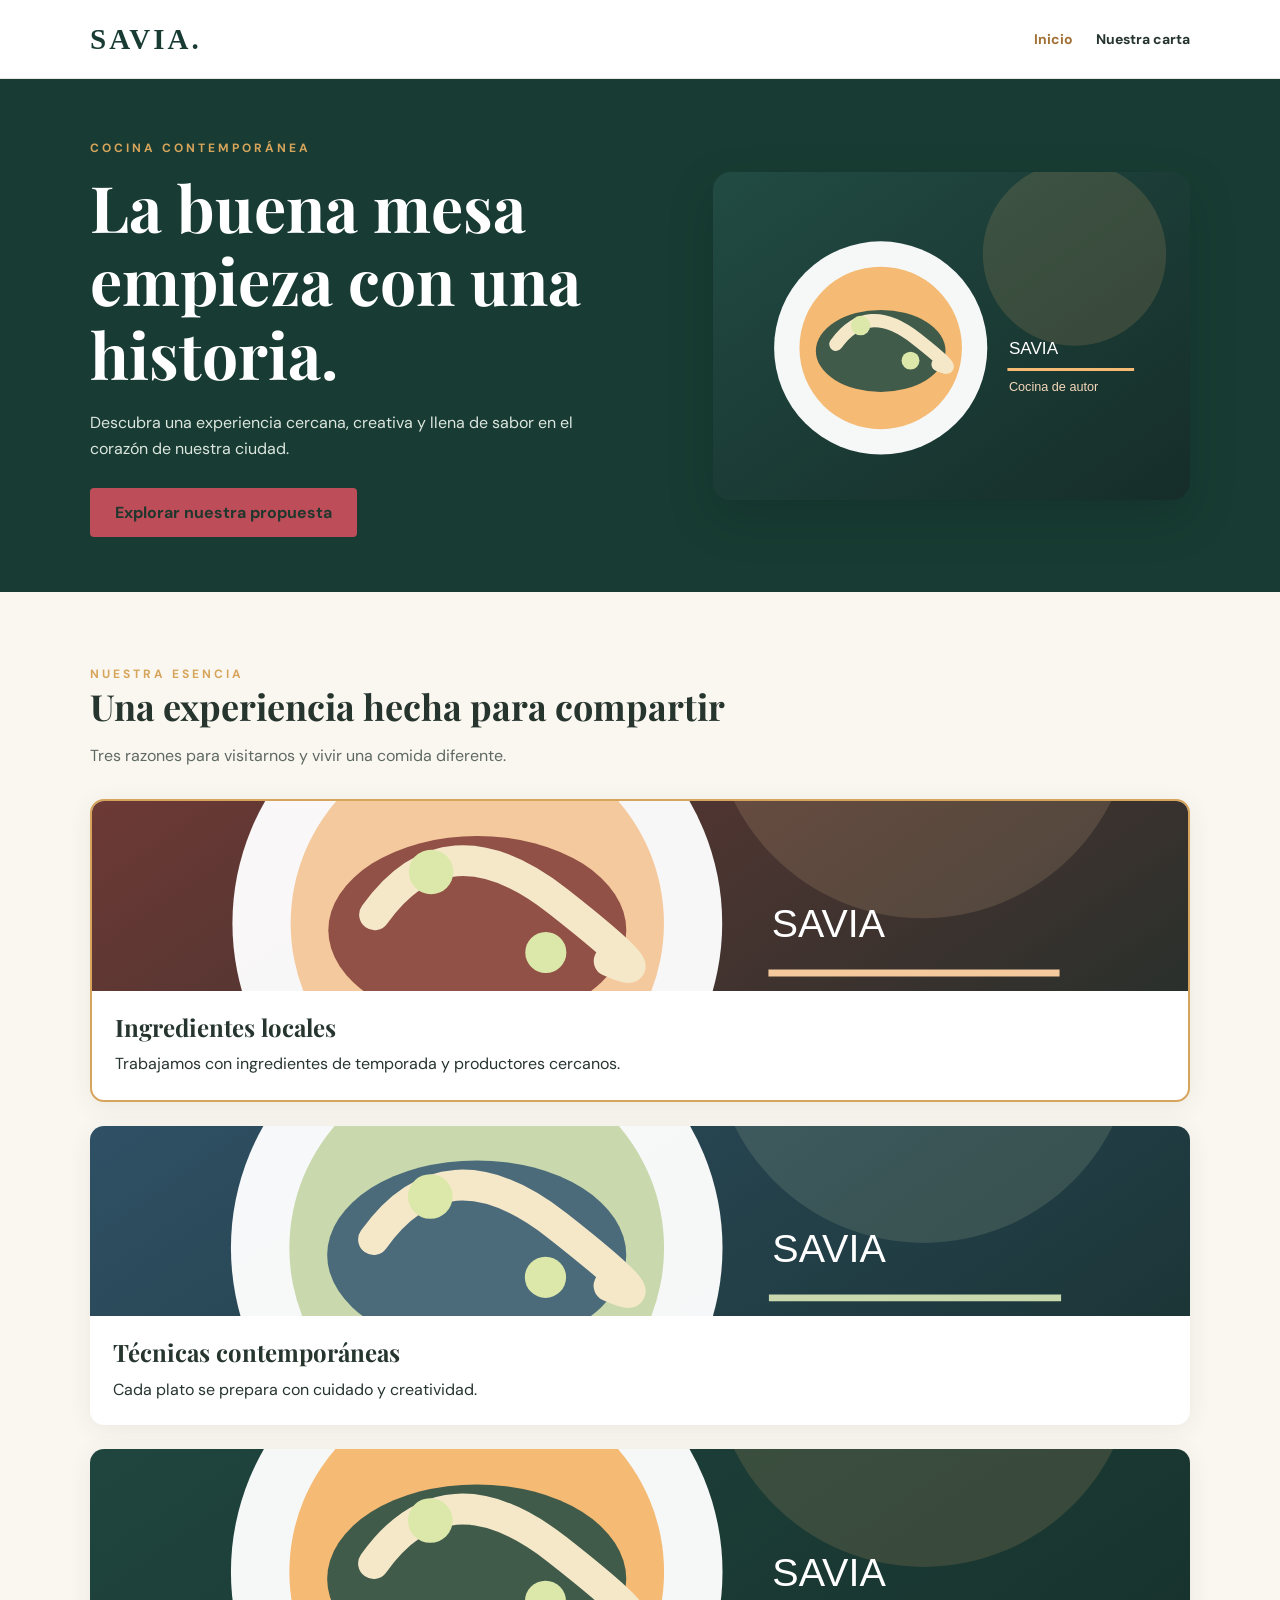
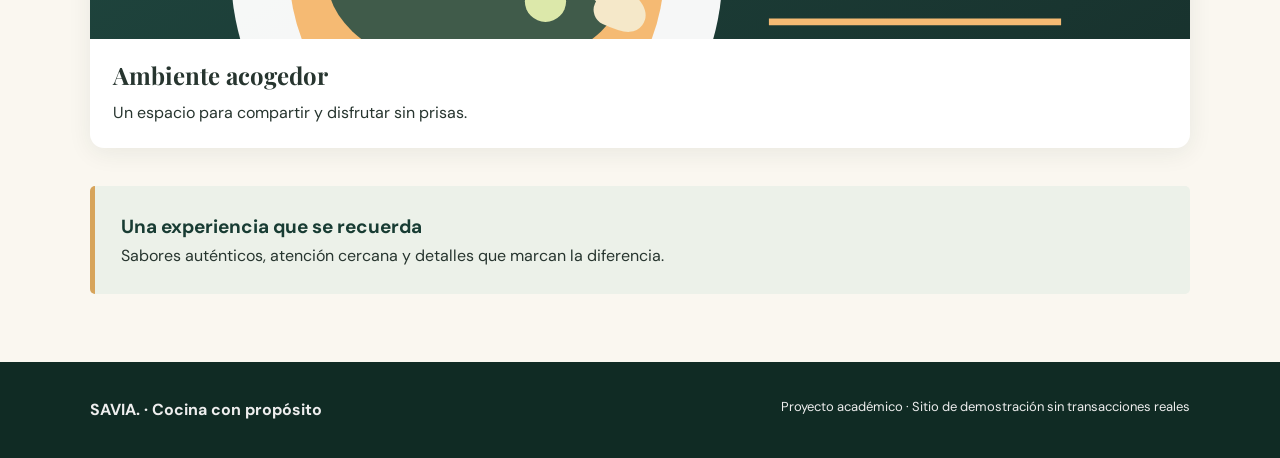
==== index.html @ 734d9cc6 "primer commit" ====
<!doctype html>
<html lang="es">
  <head>
    <meta charset="utf-8" />
    <meta content="width=device-width, initial-scale=1.0" name="viewport" />
    <title>SAVIA | Inicio</title>
    <link href="css/styles.css" rel="stylesheet" />
  </head>
  <body>
    <header class="site-header">
      <div class="container nav-inner">
        <a class="logo" href="index.html"> SAVIA. </a>
        <nav aria-label="Navegaci&oacute;n principal" class="nav-links">
          <a aria-current="page" href="index.html"> Inicio </a>
          <a class="nav-contact" href="pages/eventos.html"> Nuestra carta </a>
        </nav>
      </div>
    </header>

    <main>
      <section class="hero">
        <div class="container hero-grid">
          <div>
            <span class="eyebrow"> Cocina contempor&aacute;nea </span>
            <h1>La buena mesa empieza con una historia.</h1>
            <p>
              Descubra una experiencia cercana, creativa y llena de sabor en el
              coraz&oacute;n de nuestra ciudad.
            </p>
            <a class="btn" href="#" id="hero-action">
              Explorar nuestra propuesta
            </a>
          </div>
          <img
            alt="Ilustraci&oacute;n de gastronom&iacute;a Savia"
            src="images/hero.svg"
          />
        </div>
      </section>
      <section class="section container">
        <div class="section-heading">
          <span class="eyebrow"> Nuestra esencia </span>
          <h2>Una experiencia hecha para compartir</h2>
          <p class="muted">
            Tres razones para visitarnos y vivir una comida diferente.
          </p>
        </div>
        <div class="feature-layout">
          <article class="tile card-highlight">
            <img
              alt="Presentaci&oacute;n gastron&oacute;mica 1"
              src="images/plato-1.svg"
            />
            <div class="tile-copy">
              <h3>Ingredientes locales</h3>
              <p>
                Trabajamos con ingredientes de temporada y productores cercanos.
              </p>
            </div>
          </article>
          <article class="tile">
            <img
              alt="Presentaci&oacute;n gastron&oacute;mica 2"
              src="images/plato-2.svg"
            />
            <div class="tile-copy">
              <h3>T&eacute;cnicas contempor&aacute;neas</h3>
              <p>Cada plato se prepara con cuidado y creatividad.</p>
            </div>
          </article>
          <article class="tile">
            <img
              alt="Presentaci&oacute;n gastron&oacute;mica 3"
              src="images/plato-3.svg"
            />
            <div class="tile-copy">
              <h3>Ambiente acogedor</h3>
              <p>Un espacio para compartir y disfrutar sin prisas.</p>
            </div>
          </article>
        </div>
        <div class="statement">
          <p class="statement-title" id="statement-title">
            Una experiencia que se recuerda
          </p>
          <p>
            Sabores aut&eacute;nticos, atenci&oacute;n cercana y detalles que
            marcan la diferencia.
          </p>
        </div>
      </section>
    </main>
    <footer class="site-footer">
      <div class="container footer-inner">
        <strong> SAVIA. &middot; Cocina con prop&oacute;sito </strong>
        <p>
          Proyecto acad&eacute;mico &middot; Sitio de demostraci&oacute;n sin
          transacciones reales
        </p>
      </div>
    </footer>
  </body>
</html>
---- css/styles.css ----
@import url("https://fonts.googleapis.com/css2?family=DM+Sans:wght@400;500;600;700&family=Playfair+Display:wght@600;700&display=swap");
:root {
  --forest: #183c33;
  --cream: #faf7f0;
  --gold: #d7a45b;
  --ink: #27352f;
  --mute: #5f6963;
}
* {
  box-sizing: border-box;
}
body {
  margin: 0;
  background: var(--cream);
  color: var(--ink);
  font-family: "DM Sans", Arial, sans-serif;
  line-height: 1.6;
}
h1,
h2,
h3 {
  font-family: "Playfair Display", Georgia, serif;
  line-height: 1.15;
}
a {
  color: inherit;
  text-decoration: none;
}
img {
  display: block;
  max-width: 100%;
}
.container {
  width: min(1100px, calc(100% - 40px));
  margin-inline: auto;
}
.site-header {
  background: #fff;
  border-bottom: 1px solid #e8e7df;
}
.nav-inner {
  display: flex;
  align-items: center;
  justify-content: space-between;
  gap: 24px;
  min-height: 78px;
}
.logo {
  font-family: Georgia, serif;
  font-size: 29px;
  font-weight: bold;
  letter-spacing: 3px;
  color: var(--forest);
}
.nav-links {
  display: flex;
  align-items: center;
  gap: 23px;
  flex-wrap: wrap;
}
.nav-links a {
  font-size: 14px;
  font-weight: 700;
}
.nav-links a:hover,
.nav-links a[aria-current="page"] {
  color: #a17034;
}
.hero {
  background: var(--forest);
  color: white;
}
.hero-grid {
  display: grid;
  grid-template-columns: 1.1fr 0.9fr;
  gap: 40px;
  align-items: center;
  min-height: 440px;
  padding-block: 55px;
}
.hero h1 {
  font-size: clamp(36px, 5vw, 65px);
  margin: 10px 0 20px;
}
.hero p {
  max-width: 540px;
  color: #dce6df;
}
.hero img {
  width: 100%;
  border-radius: 18px;
  box-shadow: 0 18px 45px #071f183d;
}
.eyebrow {
  text-transform: uppercase;
  letter-spacing: 3px;
  font-size: 12px;
  font-weight: 700;
  color: var(--gold);
}
.btn {
  display: inline-block;
  background: var(--gold);
  color: #21372d;
  padding: 12px 25px;
  border-radius: 4px;
  font-weight: 700;
  margin-top: 10px;
}
.btn:hover {
  filter: brightness(0.93);
}
.section {
  padding-block: 68px;
}
.section h2 {
  font-size: 36px;
  margin: 0 0 15px;
}
.muted {
  color: var(--mute);
}
.feature-layout {
  display: flex;
  flex-direction: column;
  gap: 24px;
  margin-top: 30px;
}
.tile {
  background: white;
  border-radius: 14px;
  overflow: hidden;
  box-shadow: 0 5px 25px #173b2d13;
  flex: 1;
}
.tile img {
  height: 190px;
  width: 100%;
  object-fit: cover;
}
.tile-copy {
  padding: 23px;
}
.tile h3 {
  font-size: 24px;
  margin: 0 0 10px;
}
.tile p {
  margin: 0;
}
.statement {
  background: #ecf1e9;
  padding: 26px;
  border-left: 5px solid var(--gold);
  border-radius: 5px;
  margin-top: 38px;
}
.statement p {
  margin: 0;
}
.statement-title {
  font-size: 19px;
  font-weight: 700;
  color: var(--forest);
}
.section-heading {
  max-width: 690px;
}
.site-footer {
  background: #102b24;
  color: #eee;
  padding: 35px 0;
}
.footer-inner {
  display: flex;
  justify-content: space-between;
  gap: 20px;
  flex-wrap: wrap;
}
.footer-inner p {
  margin: 0;
  font-size: 13px;
}
.page-hero {
  background: var(--forest);
  color: white;
  padding: 55px 0;
}
.page-hero h1 {
  font-size: 48px;
  margin: 10px 0;
}
.page-hero p {
  max-width: 650px;
  color: #d5e4db;
}
.page-grid {
  display: grid;
  grid-template-columns: repeat(3, minmax(0, 1fr));
  gap: 24px;
  margin-top: 28px;
}
.page-grid .tile img {
  height: 185px;
}
.cta {
  padding: 22px;
  margin-top: 30px;
  background: #edf1ea;
  border-radius: 10px;
  font-weight: 600;
}
@media (max-width: 760px) {
  .nav-inner {
    align-items: flex-start;
    flex-direction: column;
    padding-block: 18px;
  }
  .nav-links {
    gap: 12px;
  }
  .hero-grid {
    grid-template-columns: 1fr;
  }
  .feature-layout {
    display: flex;
    flex-direction: column;
  }
  .page-grid {
    display: grid;
    grid-template-columns: 1fr;
  }
  .hero h1 {
    font-size: 39px;
  }
  .page-hero h1 {
    font-size: 37px;
  }
}
.card-highlight {
  border: 2px solid #d7a45b;
}

#hero-action {
  background: #bd4d58;
}
@media (max-width: 760px) {
  .nav-inner {
    flex-direction: row;
  }
  .nav-links {
    flex-wrap: nowrap;
  }
}
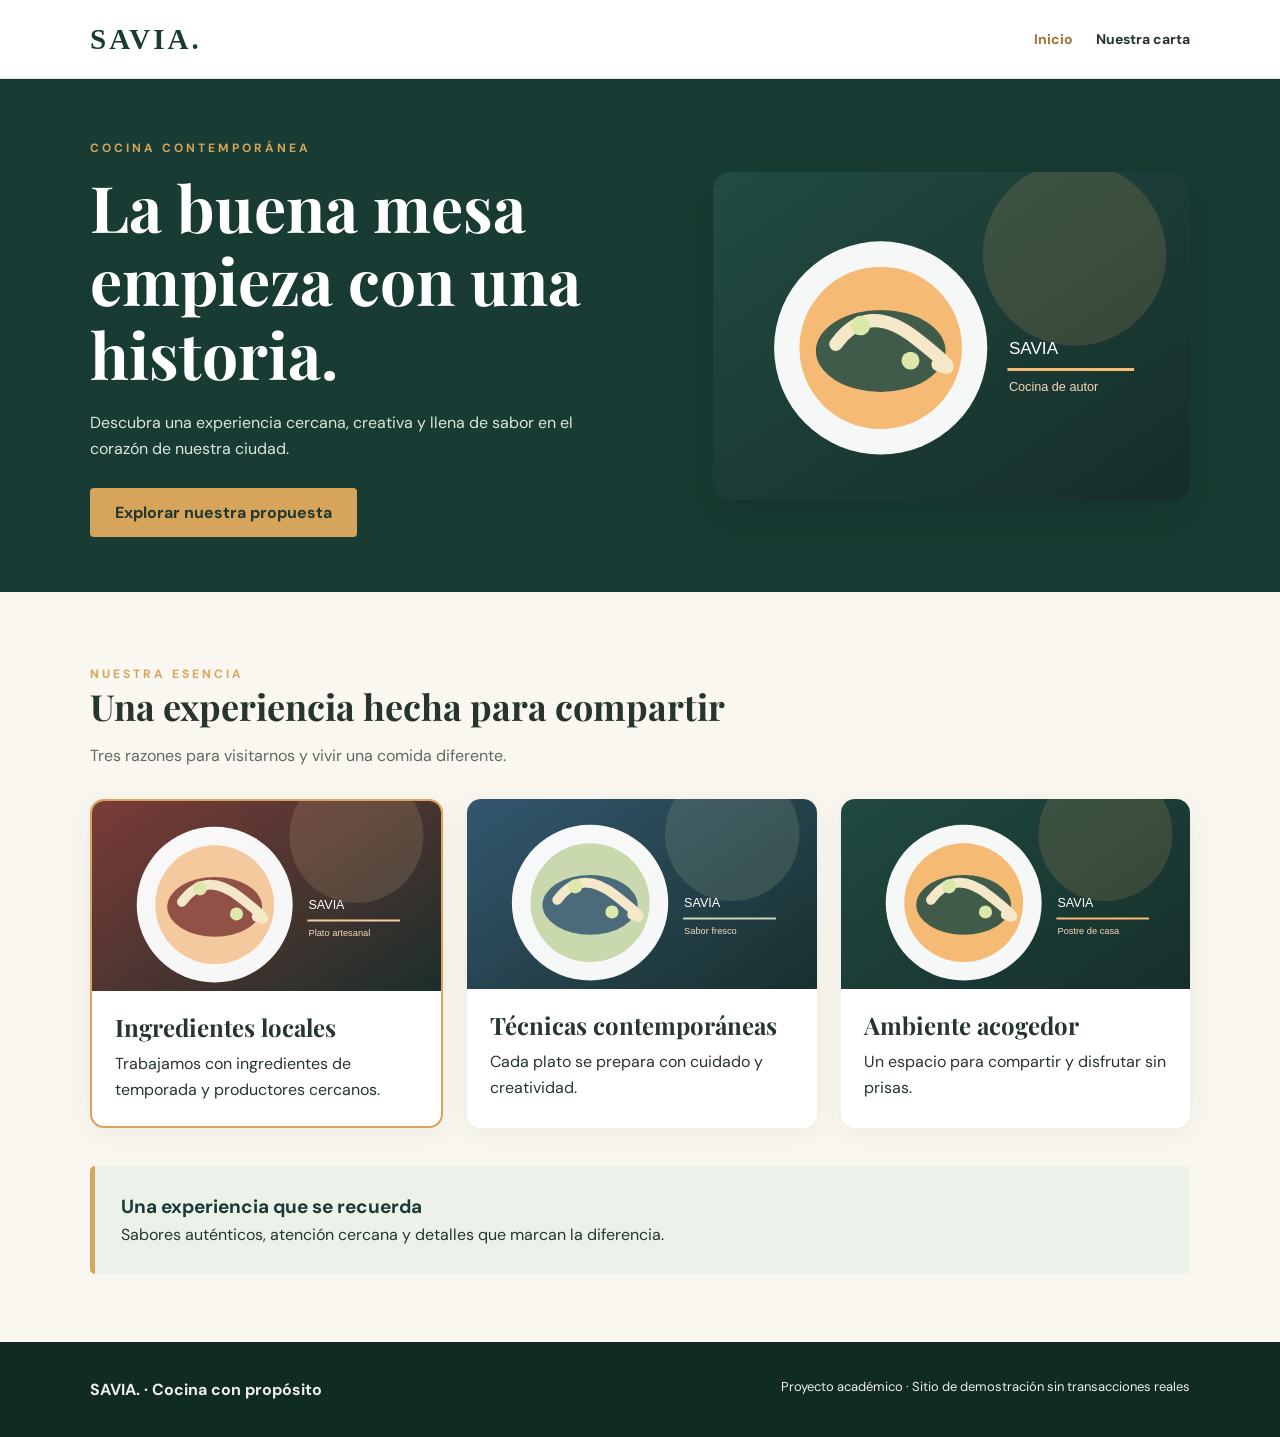
==== commit 42b852f7: "bugs arreglados" ====
--- a/index.html
+++ b/index.html
@@ -12,7 +12,7 @@
         <a class="logo" href="index.html"> SAVIA. </a>
         <nav aria-label="Navegaci&oacute;n principal" class="nav-links">
           <a aria-current="page" href="index.html"> Inicio </a>
-          <a class="nav-contact" href="pages/eventos.html"> Nuestra carta </a>
+          <a class="nav-contact" href="pages/menu.html"> Nuestra carta </a>
         </nav>
       </div>
     </header>
@@ -27,7 +27,7 @@
               Descubra una experiencia cercana, creativa y llena de sabor en el
               coraz&oacute;n de nuestra ciudad.
             </p>
-            <a class="btn" href="#" id="hero-action">
+            <a class="btn" href="pages/menu.html" id="hero-action">
               Explorar nuestra propuesta
             </a>
           </div>
@@ -100,4 +100,4 @@
       </div>
     </footer>
   </body>
-</html>
+</html>
--- a/css/styles.css
+++ b/css/styles.css
@@ -122,7 +122,7 @@
 }
 .feature-layout {
   display: flex;
-  flex-direction: column;
+  flex-direction: row;
   gap: 24px;
   margin-top: 30px;
 }
@@ -210,7 +210,7 @@
   border-radius: 10px;
   font-weight: 600;
 }
-@media (max-width: 760px) {
+@media (max-width: 480px) {
   .nav-inner {
     align-items: flex-start;
     flex-direction: column;
@@ -242,13 +242,13 @@
 }
 
 #hero-action {
-  background: #bd4d58;
+  background: var(--gold);
 }
 @media (max-width: 760px) {
   .nav-inner {
-    flex-direction: row;
+    flex-direction: column;
   }
   .nav-links {
     flex-wrap: nowrap;
   }
-}
+}
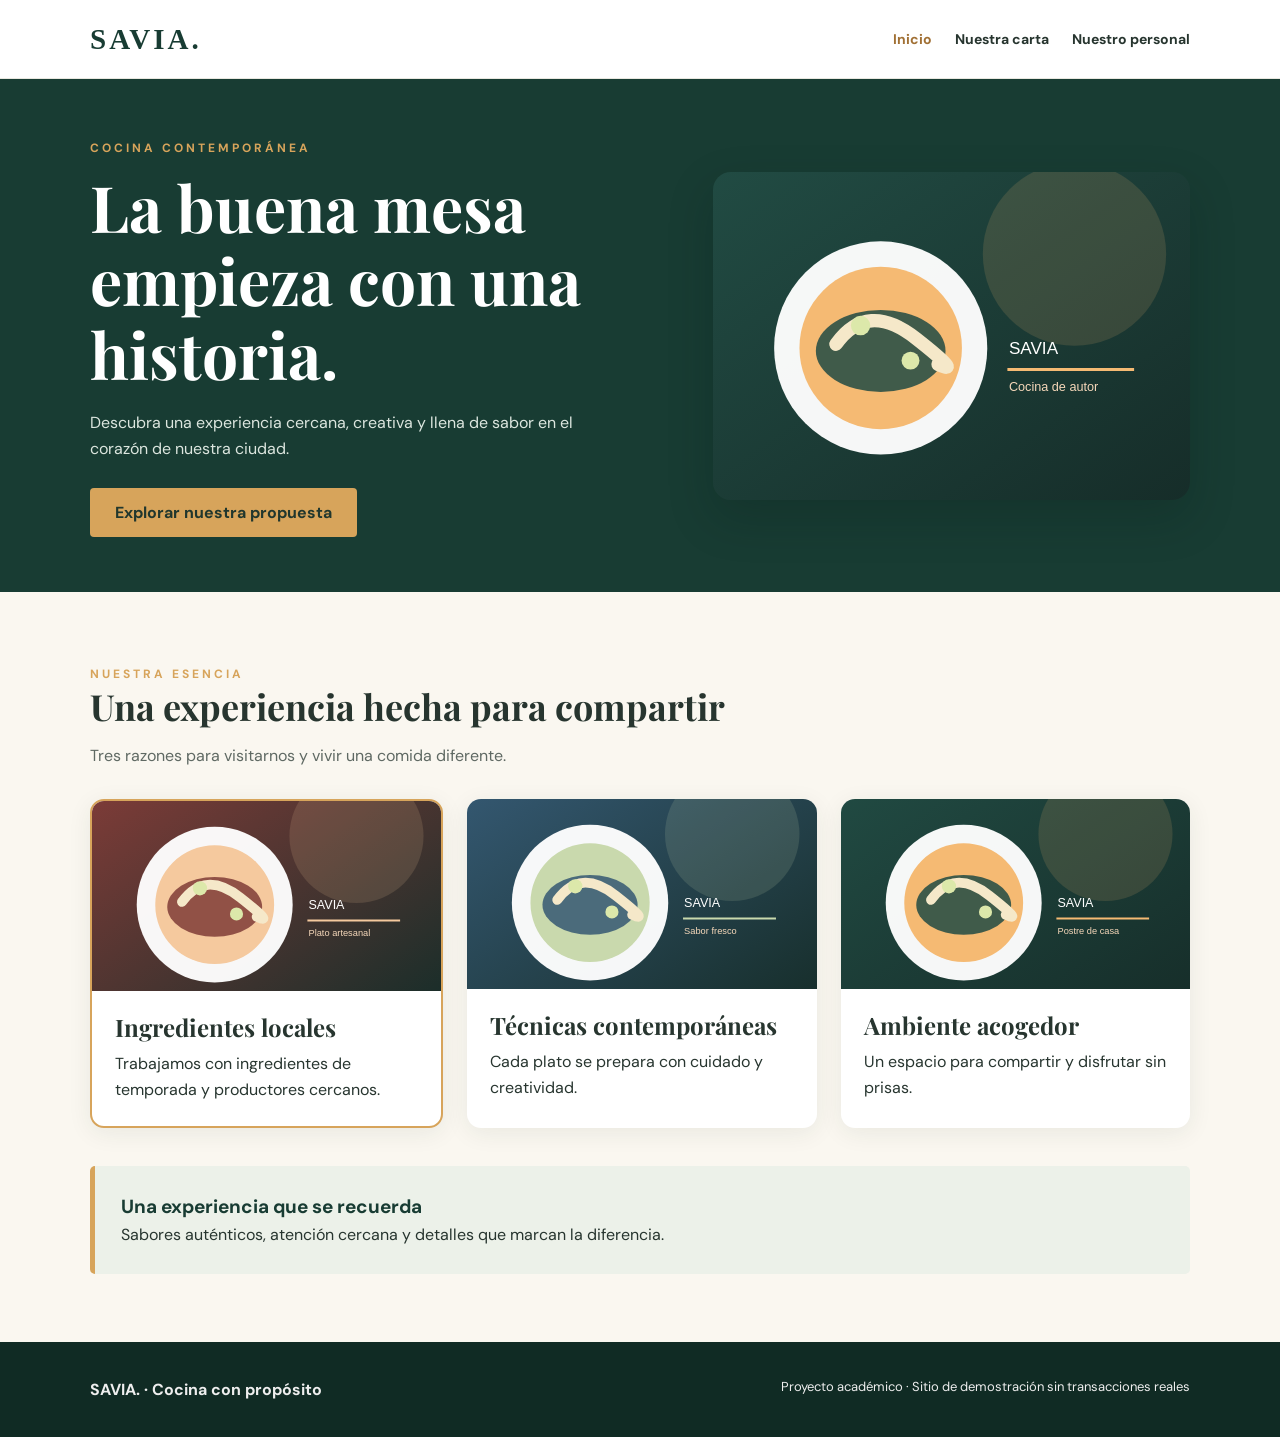
==== commit 3c6435bc: "html de personal" ====
--- a/index.html
+++ b/index.html
@@ -13,6 +13,7 @@
         <nav aria-label="Navegaci&oacute;n principal" class="nav-links">
           <a aria-current="page" href="index.html"> Inicio </a>
           <a class="nav-contact" href="pages/menu.html"> Nuestra carta </a>
+          <a class="nav-contact" href="pages/equipo.html"> Nuestro personal </a>
         </nav>
       </div>
     </header>
